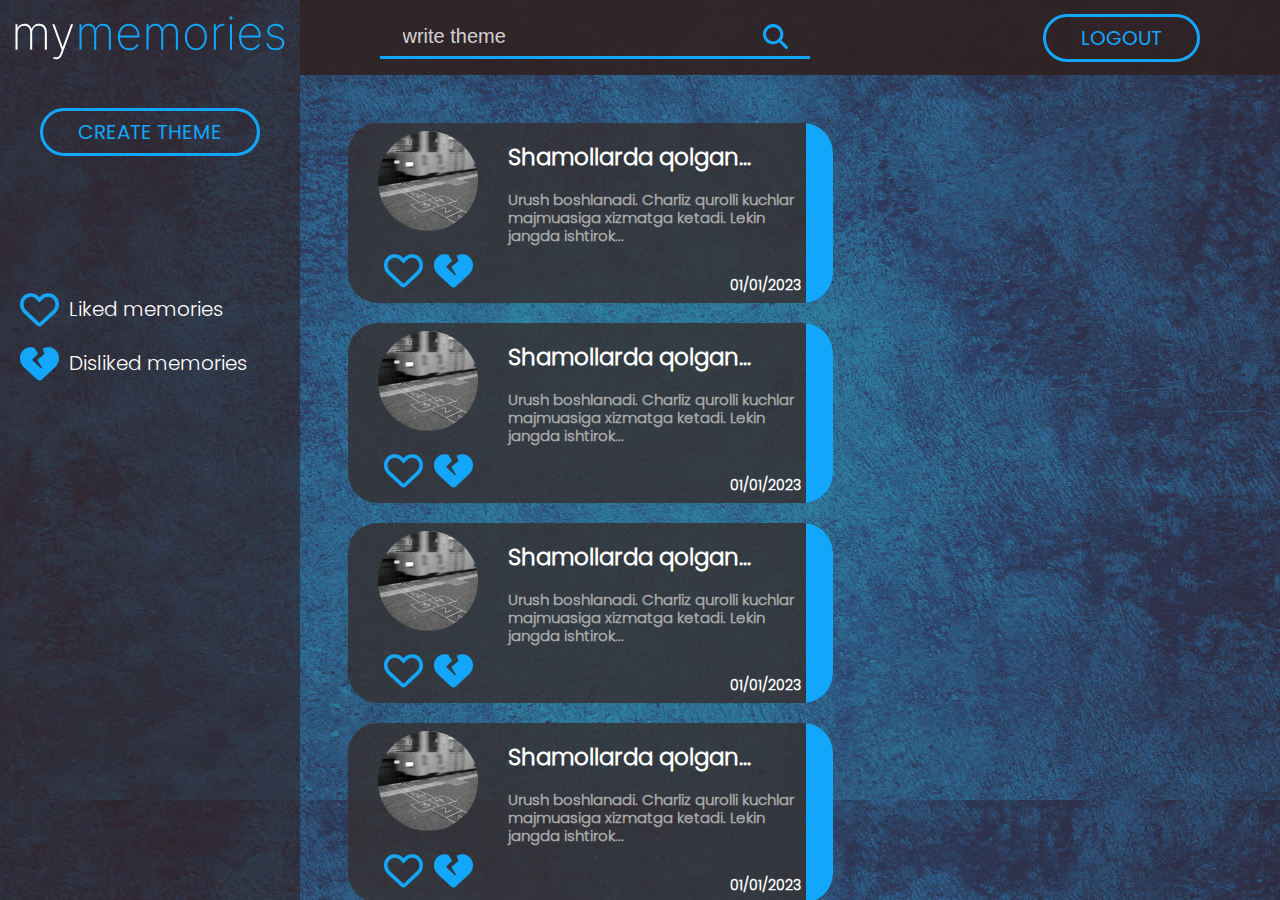
==== memories.html @ 7f6b6991 "wait" ====
<!DOCTYPE html>
<html lang="en">
    <head>
        <meta charset="UTF-8" />
        <meta http-equiv="X-UA-Compatible" content="IE=edge" />
        <meta name="viewport" content="width=device-width, initial-scale=1.0" />
        <link rel="stylesheet" href="./styles/css/main.css" />
        <title>memories</title>
    </head>
    <body>
        <section class="memories-wrapper">
            <header class="header">
                <div class="input">
                    <input type="text" placeholder="write theme" id="search" />
                    <img src="./images/search.svg" alt="icon" />
                </div>
                <button class="btn">logout</button>
            </header>
            <aside class="sidebar">
                <img src="./images/mymemories-blue.svg" alt="logo" />
                <button class="btn">create theme</button>
                <ul class="nav_list">
                    <li class="list-item">
                        <img src="./images/heart.svg" alt="icon" />
                        <span>Liked memories</span>
                    </li>
                    <li class="list-item">
                        <img src="./images/heart-crack.svg" alt="icon" />
                        <span>Disliked memories</span>
                    </li>
                </ul>
                <span class="hamburger"
                    ><img src="./images/hamburger.svg" alt="hamburger"
                /></span>
            </aside>
            <main class="content">
                <div class="card">
                    <div class="img_icon_container">
                        <div class="img_box">
                            <img src="./images/theme.jpg" alt="avatar" />
                        </div>
                        <div class="icon_box">
                            <span class="icon">
                                <img src="./images/heart.svg" alt="icon" />
                            </span>
                            <span class="icon">
                                <img
                                    src="./images/heart-crack.svg"
                                    alt="icon"
                                />
                            </span>
                        </div>
                    </div>
                    <div class="title_desc_date_container">
                        <h2 class="title">Shamollarda qolgan...</h2>
                        <p class="desc">
                            Urush boshlanadi. Charliz qurolli kuchlar majmuasiga
                            xizmatga ketadi. Lekin jangda ishtirok...
                        </p>
                        <p class="date">01/01/2023</p>
                    </div>
                    <div class="action_menu">
                        <span class="action-icon">
                            <img src="./images/trash.svg" alt="" />
                        </span>
                        <span class="action-icon">
                            <img src="./images/pen.svg" alt="" />
                        </span>
                        <span class="action-icon">
                            <img src="./images/plus.svg" alt="" />
                        </span>
                    </div>
                </div>
                <div class="card">
                    <div class="img_icon_container">
                        <div class="img_box">
                            <img src="./images/theme.jpg" alt="avatar" />
                        </div>
                        <div class="icon_box">
                            <span class="icon">
                                <img src="./images/heart.svg" alt="" />
                            </span>
                            <span class="icon">
                                <img src="./images/heart-crack.svg" alt="" />
                            </span>
                        </div>
                    </div>
                    <div class="title_desc_date_container">
                        <h2 class="title">Shamollarda qolgan...</h2>
                        <p class="desc">
                            Urush boshlanadi. Charliz qurolli kuchlar majmuasiga
                            xizmatga ketadi. Lekin jangda ishtirok...
                        </p>
                        <p class="date">01/01/2023</p>
                    </div>
                    <div class="action_menu">
                        <span class="action-icon">
                            <img src="./images/trash.svg" alt="" />
                        </span>
                        <span class="action-icon">
                            <img src="./images/pen.svg" alt="" />
                        </span>
                        <span class="action-icon">
                            <img src="./images/plus.svg" alt="" />
                        </span>
                    </div>
                </div>
                <div class="card">
                    <div class="img_icon_container">
                        <div class="img_box">
                            <img src="./images/theme.jpg" alt="avatar" />
                        </div>
                        <div class="icon_box">
                            <span class="icon">
                                <img src="./images/heart.svg" alt="" />
                            </span>
                            <span class="icon">
                                <img src="./images/heart-crack.svg" alt="" />
                            </span>
                        </div>
                    </div>
                    <div class="title_desc_date_container">
                        <h2 class="title">Shamollarda qolgan...</h2>
                        <p class="desc">
                            Urush boshlanadi. Charliz qurolli kuchlar majmuasiga
                            xizmatga ketadi. Lekin jangda ishtirok...
                        </p>
                        <p class="date">01/01/2023</p>
                    </div>
                    <div class="action_menu">
                        <span class="action-icon">
                            <img src="./images/trash.svg" alt="" />
                        </span>
                        <span class="action-icon">
                            <img src="./images/pen.svg" alt="" />
                        </span>
                        <span class="action-icon">
                            <img src="./images/plus.svg" alt="" />
                        </span>
                    </div>
                </div>
                <div class="card">
                    <div class="img_icon_container">
                        <div class="img_box">
                            <img src="./images/theme.jpg" alt="avatar" />
                        </div>
                        <div class="icon_box">
                            <span class="icon">
                                <img src="./images/heart.svg" alt="" />
                            </span>
                            <span class="icon">
                                <img src="./images/heart-crack.svg" alt="" />
                            </span>
                        </div>
                    </div>
                    <div class="title_desc_date_container">
                        <h2 class="title">Shamollarda qolgan...</h2>
                        <p class="desc">
                            Urush boshlanadi. Charliz qurolli kuchlar majmuasiga
                            xizmatga ketadi. Lekin jangda ishtirok...
                        </p>
                        <p class="date">01/01/2023</p>
                    </div>
                    <div class="action_menu">
                        <span class="action-icon">
                            <img src="./images/trash.svg" alt="" />
                        </span>
                        <span class="action-icon">
                            <img src="./images/pen.svg" alt="" />
                        </span>
                        <span class="action-icon">
                            <img src="./images/plus.svg" alt="" />
                        </span>
                    </div>
                </div>
                <div class="card">
                    <div class="img_icon_container">
                        <div class="img_box">
                            <img src="./images/theme.jpg" alt="avatar" />
                        </div>
                        <div class="icon_box">
                            <span class="icon">
                                <img src="./images/heart.svg" alt="" />
                            </span>
                            <span class="icon">
                                <img src="./images/heart-crack.svg" alt="" />
                            </span>
                        </div>
                    </div>
                    <div class="title_desc_date_container">
                        <h2 class="title">Shamollarda qolgan...</h2>
                        <p class="desc">
                            Urush boshlanadi. Charliz qurolli kuchlar majmuasiga
                            xizmatga ketadi. Lekin jangda ishtirok...
                        </p>
                        <p class="date">01/01/2023</p>
                    </div>
                    <div class="action_menu">
                        <span class="action-icon">
                            <img src="./images/trash.svg" alt="" />
                        </span>
                        <span class="action-icon">
                            <img src="./images/pen.svg" alt="" />
                        </span>
                        <span class="action-icon">
                            <img src="./images/plus.svg" alt="" />
                        </span>
                    </div>
                </div>
                <div class="card">
                    <div class="img_icon_container">
                        <div class="img_box">
                            <img src="./images/theme.jpg" alt="avatar" />
                        </div>
                        <div class="icon_box">
                            <span class="icon">
                                <img src="./images/heart.svg" alt="" />
                            </span>
                            <span class="icon">
                                <img src="./images/heart-crack.svg" alt="" />
                            </span>
                        </div>
                    </div>
                    <div class="title_desc_date_container">
                        <h2 class="title">Shamollarda qolgan...</h2>
                        <p class="desc">
                            Urush boshlanadi. Charliz qurolli kuchlar majmuasiga
                            xizmatga ketadi. Lekin jangda ishtirok...
                        </p>
                        <p class="date">01/01/2023</p>
                    </div>
                    <div class="action_menu">
                        <span class="action-icon">
                            <img src="./images/trash.svg" alt="" />
                        </span>
                        <span class="action-icon">
                            <img src="./images/pen.svg" alt="" />
                        </span>
                        <span class="action-icon">
                            <img src="./images/plus.svg" alt="" />
                        </span>
                    </div>
                </div>
                <div class="card">
                    <div class="img_icon_container">
                        <div class="img_box">
                            <img src="./images/theme.jpg" alt="avatar" />
                        </div>
                        <div class="icon_box">
                            <span class="icon">
                                <img src="./images/heart.svg" alt="" />
                            </span>
                            <span class="icon">
                                <img src="./images/heart-crack.svg" alt="" />
                            </span>
                        </div>
                    </div>
                    <div class="title_desc_date_container">
                        <h2 class="title">Shamollarda qolgan...</h2>
                        <p class="desc">
                            Urush boshlanadi. Charliz qurolli kuchlar majmuasiga
                            xizmatga ketadi. Lekin jangda ishtirok...
                        </p>
                        <p class="date">01/01/2023</p>
                    </div>
                    <div class="action_menu">
                        <span class="action-icon">
                            <img src="./images/trash.svg" alt="" />
                        </span>
                        <span class="action-icon">
                            <img src="./images/pen.svg" alt="" />
                        </span>
                        <span class="action-icon">
                            <img src="./images/plus.svg" alt="" />
                        </span>
                    </div>
                </div>
                <div class="card">
                    <div class="img_icon_container">
                        <div class="img_box">
                            <img src="./images/theme.jpg" alt="avatar" />
                        </div>
                        <div class="icon_box">
                            <span class="icon">
                                <img src="./images/heart.svg" alt="" />
                            </span>
                            <span class="icon">
                                <img src="./images/heart-crack.svg" alt="" />
                            </span>
                        </div>
                    </div>
                    <div class="title_desc_date_container">
                        <h2 class="title">Shamollarda qolgan...</h2>
                        <p class="desc">
                            Urush boshlanadi. Charliz qurolli kuchlar majmuasiga
                            xizmatga ketadi. Lekin jangda ishtirok...
                        </p>
                        <p class="date">01/01/2023</p>
                    </div>
                    <div class="action_menu">
                        <span class="action-icon">
                            <img src="./images/trash.svg" alt="" />
                        </span>
                        <span class="action-icon">
                            <img src="./images/pen.svg" alt="" />
                        </span>
                        <span class="action-icon">
                            <img src="./images/plus.svg" alt="" />
                        </span>
                    </div>
                </div>
            </main>
        </section>
    </body>
</html>
---- styles/css/main.css ----
* {
  padding: 0;
  margin: 0;
  box-sizing: border-box;
}

ul {
  list-style: none;
}

a {
  text-decoration: none;
  color: inherit;
}

body {
  font-family: Poppins-Light;
}

.btn {
  text-transform: uppercase;
  font-family: Poppins-Regular;
  color: #12a7fb;
  border: 3px solid #12a7fb;
  padding: 6px 35px;
  font-size: 20px;
  background-color: transparent;
  border-radius: 50px;
  transition: all 0.4s;
}
.btn:hover {
  cursor: pointer;
  color: white;
  border: 3px solid white;
}

.link {
  font-size: 20px;
  border-bottom: 3px solid #12a7fb;
  text-transform: lowercase;
  transition: all 0.5s;
  padding: 0 10px;
  color: #12a7fb;
}
.link:hover {
  cursor: pointer;
  color: white;
  border-bottom: 3px solid white;
}

.list-item {
  width: 100%;
  font-size: 20px;
  height: 50px;
  margin-bottom: 4px;
  display: flex;
  align-items: center;
  color: white;
  padding-left: 20px;
  transition: all 0.5s;
  cursor: pointer;
}
.list-item:hover {
  background-color: rgba(18, 167, 251, 0.2);
}
.list-item span {
  margin-left: 10px;
}

.input {
  min-width: 430px;
  border-bottom: 3px solid #12a7fb;
  display: flex;
  align-items: center;
  justify-content: center;
  position: relative;
  margin-bottom: 2rem;
}
.input input {
  background-color: transparent;
  outline: none;
  border: none;
  height: 40px;
  width: 350px;
  font-size: 20px;
  transition: all 0.4s;
  color: rgba(255, 255, 255, 0.8);
  margin-right: 10px;
}
.input input:focus + img {
  transition: transform 0.4s;
  transform: translateX(20px);
  fill: white;
}
.input input::placeholder {
  color: rgba(255, 255, 255, 0.8);
}
.input input:-ms-input-placeholder {
  color: rgba(255, 255, 255, 0.8);
}
.input input::-ms-input-placeholder {
  color: rgba(255, 255, 255, 0.8);
}

.tabs {
  width: 225px;
  margin-bottom: 3rem;
  display: flex;
  align-items: center;
  justify-content: space-between;
}
.tabs span {
  text-transform: uppercase;
  font-size: 25px;
  font-family: Poppins-Regular;
  color: #12a7fb;
}
.tabs span:hover {
  cursor: pointer;
}
.tabs .active-tab {
  color: white;
}

@media (max-width: 530px) {
  .input {
    min-width: 230px;
  }
  .input input {
    width: 180px;
  }
  .btn {
    border: 3px solid #12a7fb;
    padding: 4px 25px;
    font-size: 15px;
  }
}
/* width */
::-webkit-scrollbar {
  width: 5px;
}

/* Track */
::-webkit-scrollbar-track {
  background: rgba(0, 0, 0, 0.6352941176);
}

/* Handle */
::-webkit-scrollbar-thumb {
  background: #12a7fb;
}

/* Handle on hover */
::-webkit-scrollbar-thumb:hover {
  background: #555;
}

@font-face {
  font-family: Poppins-Thin;
  src: url("../../typography/poppins/Poppins-Thin.ttf");
}
@font-face {
  font-family: Poppins-Medium;
  src: url("../../typography/poppins/Poppins-Medium.ttf");
}
@font-face {
  font-family: Poppins-Light;
  src: url("../../typography/poppins/Poppins-Light.ttf");
}
@font-face {
  font-family: Poppins-Regular;
  src: url("../../typography/poppins/Poppins-Regular.ttf");
}
@font-face {
  font-family: Poppins-ExtraBold;
  src: url("../../typography/poppins/Poppins-ExtraBold.ttf");
}
@font-face {
  font-family: Poppins-Bold;
  src: url("../../typography/poppins/Poppins-Bold.ttf");
}
@font-face {
  font-family: Poppins-Black;
  src: url("../../typography/poppins/Poppins-Black.ttf");
}
.wrapper {
  height: 100vh;
  width: 100%;
  background-size: cover;
  background-repeat: no-repeat;
  background-position: center;
  background-image: url(../../images/wrapper.png);
  display: flex;
  justify-content: space-between;
  align-items: center;
}

.memories-wrapper {
  height: 100vh;
  width: 100%;
  background-size: cover;
  background-repeat: no-repeat;
  background-position: center;
  position: relative;
  overflow: hidden;
  background: linear-gradient(45deg, rgba(101, 72, 72, 0.45), rgba(101, 72, 72, 0.45)), url(../../images/wrapper.png);
  display: grid;
  grid-template-columns: 300px auto;
  grid-template-rows: 75px auto;
  grid-template-areas: "sidebar header" "sidebar content";
}

@media (max-width: 940px) {
  .memories-wrapper {
    grid-template-columns: auto;
    grid-template-areas: "header" "content";
  }
}
.showcase {
  width: 100%;
  height: 100%;
  background-color: rgba(171, 148, 148, 0.45);
  display: flex;
  justify-content: center;
  flex-direction: column;
  align-items: center;
}
.showcase p {
  width: 430px;
  text-align: center;
  font-size: 20px;
  line-height: 24px;
  color: white;
  font-weight: 500;
  text-align: center;
  margin-top: 0.5rem;
  font-variation-settings: "slnt" 0;
}

.register {
  min-width: 540px;
  background-color: rgba(48, 33, 33, 0.6);
  height: 100%;
  padding-left: 2.5rem;
  padding-right: 6rem;
  padding-top: 3rem;
}
.register img:nth-child(1) {
  margin-bottom: 5rem;
}
.register .btns {
  margin-top: 4rem;
}
.register .btns a {
  margin-left: 3rem;
}

.sidebar {
  grid-area: sidebar;
  width: 300px;
  height: 100%;
  padding-top: 1rem;
  background-color: rgba(48, 33, 33, 0.6);
  display: flex;
  flex-direction: column;
  align-items: center;
  position: relative;
}
.sidebar .hamburger {
  display: flex;
  justify-content: center;
  align-items: center;
  position: absolute;
  right: 0;
  cursor: pointer;
  top: 85px;
  z-index: 100;
  transform: translateX(100%);
  background-color: rgba(48, 33, 33, 0.9);
  border-bottom-right-radius: 50%;
  border-top-right-radius: 50%;
  height: 50px;
  width: 60px;
  display: none;
}
.sidebar img[alt=logo] {
  width: 270px;
}
.sidebar .btn {
  margin-top: 3rem;
}
.sidebar .nav_list {
  width: 100%;
  margin-top: 8rem;
}

@media (max-width: 940px) {
  .sidebar {
    background-color: rgba(48, 33, 33, 0.9);
    position: absolute;
    left: 0;
    top: 0;
    z-index: 100;
    transform: translateX(-100%);
  }
  .sidebar .hamburger {
    display: flex;
  }
}
.header {
  height: 75px;
  background-color: rgba(48, 33, 33, 0.9);
  grid-area: header;
  display: flex;
  justify-content: space-between;
  align-items: center;
  padding: 0 80px;
}
.header .input {
  margin-bottom: 0;
}

@media (max-width: 1100px) {
  .header {
    padding: 0 10px;
  }
}
@media (max-width: 630px) {
  .header .input {
    min-width: 230px;
  }
  .header .input input {
    width: 180px;
  }
}
@media (max-width: 385px) {
  .header .input {
    min-width: 200px;
  }
  .header .input input {
    width: 150px;
  }
}
.content {
  grid-area: content;
  padding: 3rem 3rem 0 3rem;
  display: flex;
  justify-content: space-between;
  flex-wrap: wrap;
  overflow-y: scroll;
  gap: 20px;
}

@media (max-width: 940px) {
  .content {
    justify-content: center;
    padding: 3rem 0 0 0;
  }
}
.card {
  height: 180px;
  width: 485px;
  background-color: rgba(54, 46, 46, 0.8);
  position: relative;
  overflow: hidden;
  border-radius: 30px;
  display: flex;
}
.card:hover .action_menu {
  transform: translateX(0);
}
.card:hover .action_menu .action-icon {
  margin-left: 0;
}
.card .img_icon_container {
  display: flex;
  flex-direction: column;
  justify-content: space-around;
  margin: 0 30px;
  width: 100px;
  height: 100%;
}
.card .img_icon_container .img_box {
  height: 100px;
  width: 100px;
  border-radius: 50px;
  overflow: hidden;
}
.card .img_icon_container .img_box img {
  object-fit: cover;
  height: 100px;
  width: 100px;
}
.card .img_icon_container .icon_box {
  width: 100%;
  display: flex;
  justify-content: space-between;
}
.card .img_icon_container .icon_box .icon {
  height: 50px;
  width: 50px;
  display: flex;
  justify-content: center;
  align-items: center;
  border-radius: 50px;
  cursor: pointer;
  transition: all 0.5s;
}
.card .img_icon_container .icon_box .icon:hover {
  background-color: rgba(18, 167, 251, 0.2);
}
.card .title_desc_date_container {
  display: flex;
  flex-direction: column;
}
.card .title_desc_date_container .title {
  margin: 20px 0;
  font-size: 23px;
  font-weight: 600;
  line-height: 28px;
  color: white;
  text-align: left;
}
.card .title_desc_date_container .desc {
  font-size: 15px;
  font-weight: 600;
  line-height: 18px;
  text-align: left;
  color: #a7a7a7;
  padding-right: 2rem;
}
.card .title_desc_date_container .date {
  font-size: 14px;
  font-weight: 600;
  line-height: 17px;
  text-align: right;
  margin-top: 2rem;
  color: white;
  padding-right: 2rem;
}
.card .action_menu {
  display: flex;
  flex-direction: column;
  justify-content: space-evenly;
  align-items: center;
  position: absolute;
  top: 0;
  right: 0rem;
  transform: translateX(70%);
  height: 100%;
  width: 90px;
  border-top-right-radius: 30px;
  border-bottom-right-radius: 30px;
  transition: all 0.4s;
  background-color: #12a7fb;
}
.card .action_menu .action-icon {
  height: 50px;
  width: 50px;
  border: 2px solid white;
  display: flex;
  justify-content: center;
  align-items: center;
  border-radius: 25px;
  margin-left: 15px;
  cursor: pointer;
}
.card .action_menu .action-icon img {
  transition: all 0.4s;
}
.card .action_menu .action-icon:hover img {
  transform: scale(0.8);
}

@media (max-width: 530px) {
  .card {
    width: 400px;
    height: 150px;
  }
  .card .img_icon_container {
    width: 80px;
  }
  .card .img_icon_container .img_box {
    height: 80px;
    width: 80px;
  }
  .card .img_icon_container .icon_box .icon {
    height: 40px;
    width: 40px;
  }
  .card .img_icon_container .icon_box .icon img {
    height: 30px;
  }
  .card .title_desc_date_container .title {
    font-size: 18px;
    margin: 10px 0;
  }
  .card .title_desc_date_container .desc {
    font-size: 13px;
  }
  .card .title_desc_date_container .date {
    font-size: 12px;
    margin-top: 1rem;
  }
  .card .action_menu .action-icon {
    height: 40px;
    width: 40px;
  }
}
@media (max-width: 420px) {
  .card {
    width: 350px;
    height: 120px;
  }
  .card .img_icon_container {
    width: 70px;
    margin: 0 8px;
    align-items: center;
  }
  .card .img_icon_container .img_box {
    height: 60px;
    width: 60px;
  }
  .card .img_icon_container .icon_box .icon {
    height: 35px;
    width: 35px;
  }
  .card .img_icon_container .icon_box .icon img {
    height: 30px;
  }
  .card .title_desc_date_container .title {
    font-size: 16px;
    margin: 5px 0;
  }
  .card .title_desc_date_container .desc {
    font-size: 12px;
    padding-right: 1rem;
  }
  .card .title_desc_date_container .date {
    font-size: 10px;
    margin-top: 5px;
  }
  .card .action_menu {
    transform: translateX(80%);
    width: 60px;
  }
  .card .action_menu .action-icon {
    height: 30px;
    width: 30px;
  }
  .card .action_menu .action-icon img {
    height: 15px;
  }
}/*# sourceMappingURL=main.css.map */
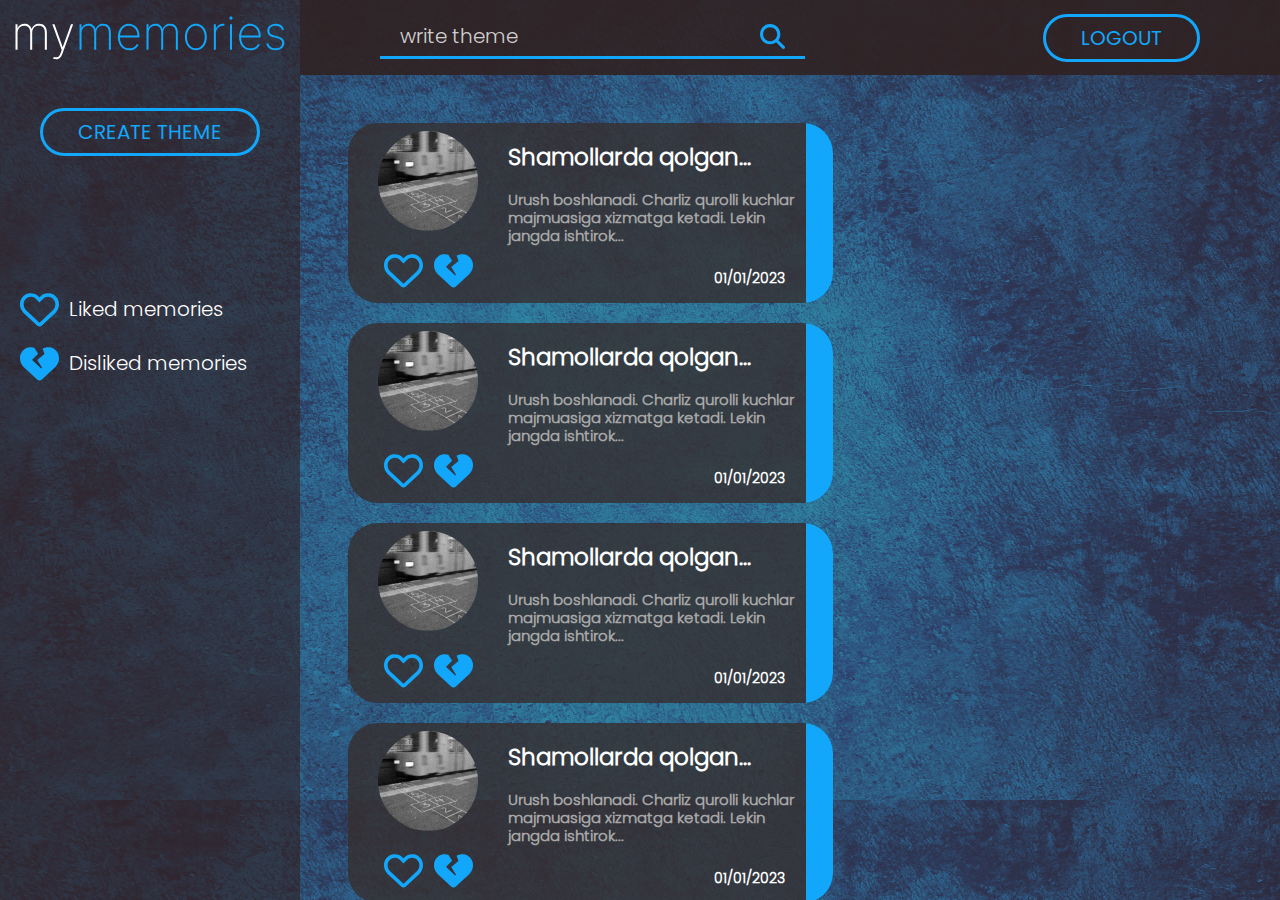
==== commit a2e09866: "heavy" ====
--- a/memories.html
+++ b/memories.html
@@ -8,6 +8,15 @@
         <title>memories</title>
     </head>
     <body>
+        <section class="modal">
+            <header>
+                <img src="./images/creatememories.svg" alt="logo" />
+                <span class="close-btn">
+                    <img src="./images/close.svg" alt="close" />
+                </span>
+            </header>
+            <main class="modal-content"></main>
+        </section>
         <section class="memories-wrapper">
             <header class="header">
                 <div class="input">
@@ -18,7 +27,7 @@
             </header>
             <aside class="sidebar">
                 <img src="./images/mymemories-blue.svg" alt="logo" />
-                <button class="btn">create theme</button>
+                <button class="btn" id="create-memories">create theme</button>
                 <ul class="nav_list">
                     <li class="list-item">
                         <img src="./images/heart.svg" alt="icon" />
@@ -60,13 +69,13 @@
                         <p class="date">01/01/2023</p>
                     </div>
                     <div class="action_menu">
-                        <span class="action-icon">
-                            <img src="./images/trash.svg" alt="" />
-                        </span>
-                        <span class="action-icon">
-                            <img src="./images/pen.svg" alt="" />
-                        </span>
-                        <span class="action-icon">
+                        <span class="action-icon delete">
+                            <img src="./images/trash.svg" alt="" />
+                        </span>
+                        <span class="action-icon edit">
+                            <img src="./images/pen.svg" alt="" />
+                        </span>
+                        <span class="action-icon view">
                             <img src="./images/plus.svg" alt="" />
                         </span>
                     </div>
@@ -311,5 +320,6 @@
                 </div>
             </main>
         </section>
+        <script src="./js/memories.js"></script>
     </body>
 </html>
--- a/styles/css/main.css
+++ b/styles/css/main.css
@@ -2,6 +2,7 @@
   padding: 0;
   margin: 0;
   box-sizing: border-box;
+  -webkit-tap-highlight-color: transparent;
 }
 
 ul {
@@ -17,7 +18,8 @@
   font-family: Poppins-Light;
 }
 
-.btn {
+.btn,
+.btn-second {
   text-transform: uppercase;
   font-family: Poppins-Regular;
   color: #12a7fb;
@@ -28,10 +30,20 @@
   border-radius: 50px;
   transition: all 0.4s;
 }
-.btn:hover {
+.btn:hover,
+.btn-second:hover {
   cursor: pointer;
   color: white;
   border: 3px solid white;
+}
+
+.btn-second {
+  color: white;
+  border: 3px solid white;
+}
+.btn-second:hover {
+  color: rgb(214, 214, 214);
+  border: 3px solid rgb(214, 214, 214);
 }
 
 .link {
@@ -67,16 +79,21 @@
   margin-left: 10px;
 }
 
-.input {
-  min-width: 430px;
+.input,
+.textarea {
+  max-width: 430px;
   border-bottom: 3px solid #12a7fb;
   display: flex;
   align-items: center;
   justify-content: center;
   position: relative;
+  padding: 0 20px;
   margin-bottom: 2rem;
 }
-.input input {
+.input input,
+.input textarea,
+.textarea input,
+.textarea textarea {
   background-color: transparent;
   outline: none;
   border: none;
@@ -87,19 +104,38 @@
   color: rgba(255, 255, 255, 0.8);
   margin-right: 10px;
 }
-.input input:focus + img {
+.input input:focus + img,
+.input textarea:focus + img,
+.textarea input:focus + img,
+.textarea textarea:focus + img {
   transition: transform 0.4s;
   transform: translateX(20px);
   fill: white;
 }
-.input input::placeholder {
+.input input::placeholder,
+.input textarea::placeholder,
+.textarea input::placeholder,
+.textarea textarea::placeholder {
   color: rgba(255, 255, 255, 0.8);
-}
-.input input:-ms-input-placeholder {
+  font-family: Poppins-Light;
+}
+.input input:-ms-placeholder,
+.input textarea:-ms-placeholder,
+.textarea input:-ms-placeholder,
+.textarea textarea:-ms-placeholder {
   color: rgba(255, 255, 255, 0.8);
 }
-.input input::-ms-input-placeholder {
+.input input::-ms-input-placeholder,
+.input textarea::-ms-input-placeholder,
+.textarea input::-ms-input-placeholder,
+.textarea textarea::-ms-input-placeholder {
   color: rgba(255, 255, 255, 0.8);
+}
+
+.textarea textarea {
+  min-width: 350px;
+  max-width: 350px;
+  min-height: 60px;
 }
 
 .tabs {
@@ -113,24 +149,56 @@
   text-transform: uppercase;
   font-size: 25px;
   font-family: Poppins-Regular;
-  color: #12a7fb;
+  color: white;
+  transition: all 0.4s linear;
 }
 .tabs span:hover {
   cursor: pointer;
 }
-.tabs .active-tab {
-  color: white;
+.tabs .active-tab-btn {
+  color: #12a7fb;
 }
 
 @media (max-width: 530px) {
-  .input {
-    min-width: 230px;
-  }
-  .input input {
-    width: 180px;
-  }
-  .btn {
-    border: 3px solid #12a7fb;
+  .input,
+.textarea {
+    justify-content: space-between;
+    min-width: 100%;
+    padding: 0 20px;
+  }
+  .input input,
+.input textarea,
+.textarea input,
+.textarea textarea {
+    width: 300px;
+  }
+  .link {
+    font-size: 16px;
+  }
+  .btn,
+.btn-second {
+    padding: 4px 25px;
+    font-size: 15px;
+  }
+}
+@media (max-width: 470px) {
+  .input,
+.textarea {
+    justify-content: space-between;
+    min-width: 100%;
+    padding: 0 20px;
+  }
+  .input input,
+.input textarea,
+.textarea input,
+.textarea textarea {
+    width: 250px;
+  }
+  .link {
+    font-size: 16px;
+  }
+  .btn,
+.btn-second {
     padding: 4px 25px;
     font-size: 15px;
   }
@@ -216,6 +284,11 @@
     grid-template-areas: "header" "content";
   }
 }
+@media (max-width: 990px) {
+  .wrapper {
+    justify-content: center;
+  }
+}
 .showcase {
   width: 100%;
   height: 100%;
@@ -237,14 +310,38 @@
   font-variation-settings: "slnt" 0;
 }
 
+@media (max-width: 990px) {
+  .showcase {
+    display: none;
+  }
+}
 .register {
-  min-width: 540px;
+  width: 540px;
   background-color: rgba(48, 33, 33, 0.6);
   height: 100%;
   padding-left: 2.5rem;
   padding-right: 6rem;
   padding-top: 3rem;
 }
+.register .tabs-content {
+  position: relative;
+  width: 430px;
+  height: 400px;
+  overflow: hidden;
+}
+.register .tabs-content .signup-form,
+.register .tabs-content .login-form {
+  position: absolute;
+  left: 0;
+  top: 0;
+  transform: translateX(100%) scale(0.5);
+  transition: all 0.4s linear;
+  opacity: 0;
+}
+.register .tabs-content .active-tab {
+  transform: translateX(0%) scale(1);
+  opacity: 1;
+}
 .register img:nth-child(1) {
   margin-bottom: 5rem;
 }
@@ -252,9 +349,31 @@
   margin-top: 4rem;
 }
 .register .btns a {
-  margin-left: 3rem;
-}
-
+  margin-left: 1rem;
+}
+
+@media (max-width: 600px) {
+  .register {
+    width: 100%;
+    padding-left: 2.5rem;
+    padding-right: 2.5rem;
+    padding-top: 3rem;
+  }
+  .register .btns a {
+    margin-left: 1rem;
+  }
+}
+@media (max-width: 470px) {
+  .register {
+    width: 100%;
+    padding-left: 10px;
+    padding-right: 10px;
+    padding-top: 3rem;
+  }
+  .register .btns a {
+    margin-left: 1rem;
+  }
+}
 .sidebar {
   grid-area: sidebar;
   width: 300px;
@@ -301,10 +420,14 @@
     left: 0;
     top: 0;
     z-index: 100;
+    transition: all 0.4s linear;
     transform: translateX(-100%);
   }
   .sidebar .hamburger {
     display: flex;
+  }
+  .active-menu {
+    transform: translateX(0%);
   }
 }
 .header {
@@ -430,6 +553,9 @@
   padding-right: 2rem;
 }
 .card .title_desc_date_container .date {
+  position: absolute;
+  right: 1rem;
+  bottom: 1rem;
   font-size: 14px;
   font-weight: 600;
   line-height: 17px;
@@ -551,4 +677,78 @@
   .card .action_menu .action-icon img {
     height: 15px;
   }
+}
+.modal {
+  position: fixed;
+  width: 100%;
+  height: 100vh;
+  background-color: rgba(47, 56, 60, 0.7);
+  backdrop-filter: blur(5px);
+  top: 0;
+  left: 0;
+  z-index: 101;
+  padding: 40px;
+  border-bottom: 0;
+  transition: all 0.15s ease;
+  overflow-y: auto;
+  display: flex;
+  flex-direction: column;
+  align-items: center;
+  opacity: 0;
+  transform: scale(0);
+}
+.modal header {
+  height: 60px;
+  width: 100%;
+  display: flex;
+  justify-content: space-between;
+  align-items: center;
+}
+.modal header .close-btn {
+  height: 80px;
+  width: 80px;
+  display: flex;
+  justify-content: center;
+  align-items: center;
+  border-radius: 50px;
+  cursor: pointer;
+  transition: all 0.5s;
+}
+.modal header .close-btn:hover {
+  background-color: rgba(18, 167, 251, 0.2);
+}
+.modal .modal-content {
+  margin-top: 10rem;
+  display: flex;
+  flex-direction: column;
+}
+.modal .modal-content .btns {
+  display: flex;
+  justify-content: flex-end;
+}
+.modal .modal-content .btns button:nth-child(2) {
+  margin-left: 1rem;
+}
+
+.active-modal {
+  opacity: 1;
+  transform: scale(1);
+}
+
+@media (max-width: 680px) {
+  .modal {
+    padding: 10px;
+  }
+}
+@media (max-width: 540px) {
+  .modal header img[alt=logo] {
+    height: 25px;
+  }
+  .modal header .close-btn {
+    height: 50px;
+    width: 50px;
+  }
+  .modal header .close-btn img[alt=close] {
+    height: 25px;
+  }
 }/*# sourceMappingURL=main.css.map */